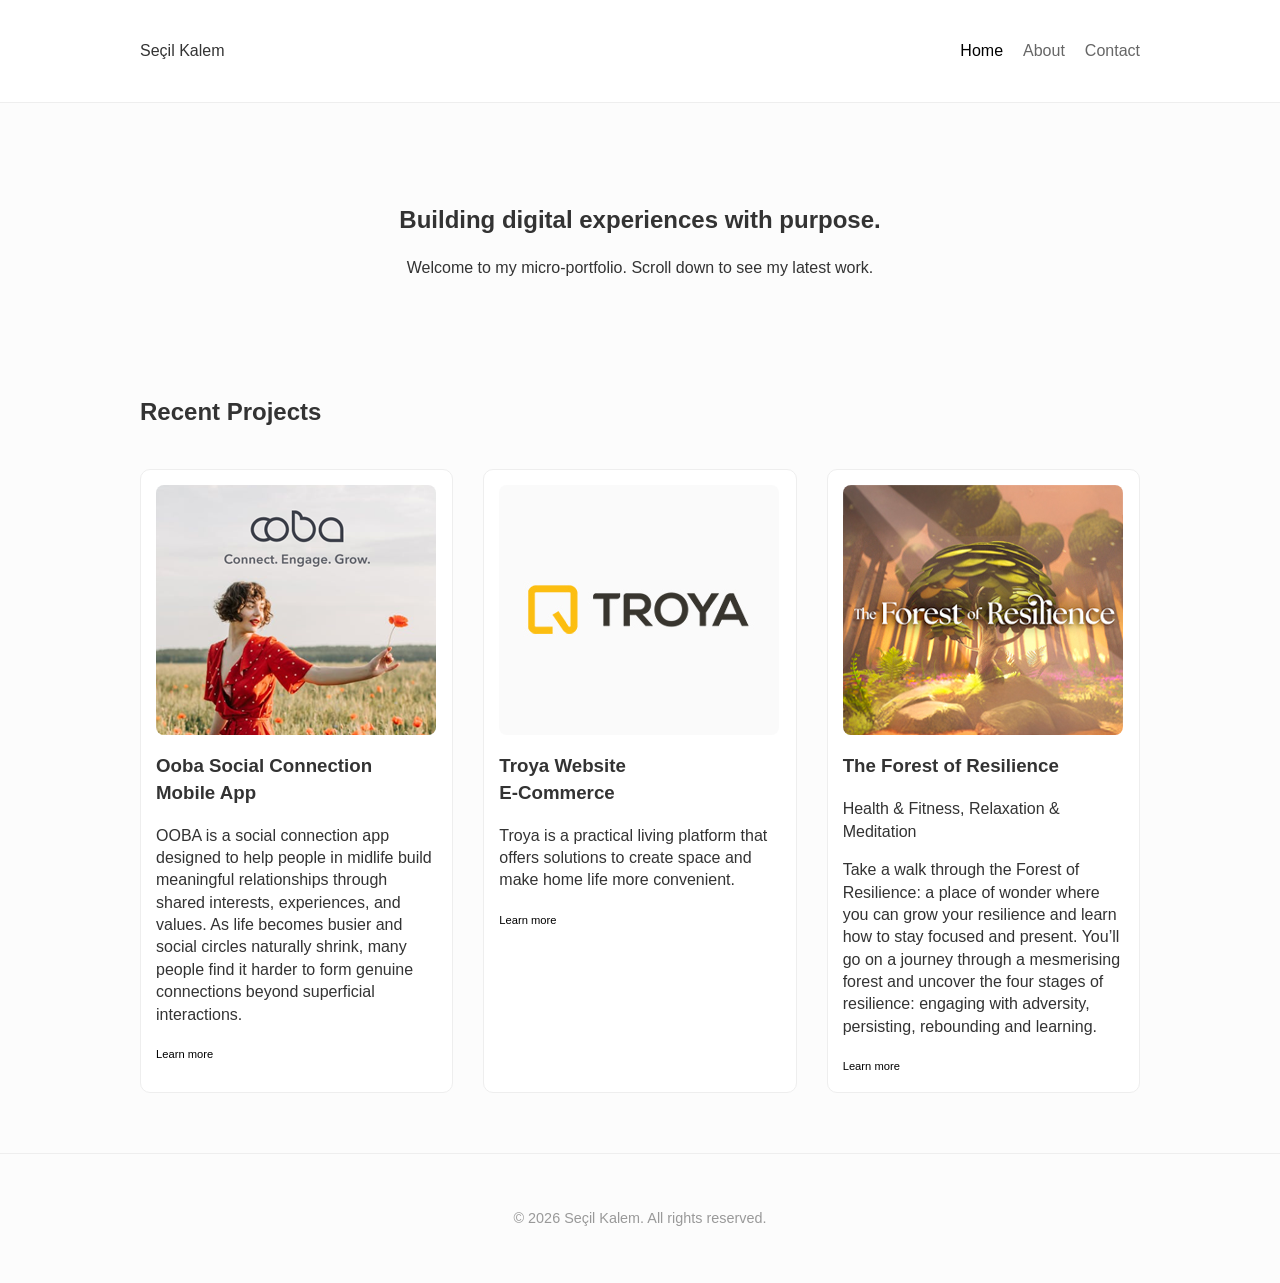
==== index.html @ c162dd2f "Add files via upload" ====
<!DOCTYPE html>
<html lang="en">
<head>
    <meta charset="UTF-8">
    <meta name="viewport" content="width=device-width, initial-scale=1.0">
    <title>Portfolio | Seçil Kalem</title>
    <link rel="stylesheet" href="style.css">
</head>
<body>

    <header>
        <nav class="container">
        <div class="logo">Seçil Kalem</div>
            <ul class="nav-links">
                <li><a href="index.html" class="active">Home</a></li>
                <li><a href="about.html">About</a></li>
                <li><a href="contact.html">Contact</a></li>
            </ul>
        </nav>
    </header>

    <main class="container">
        <section class="hero">
            <h1>Building digital experiences with purpose.</h1>
            <p>Welcome to my micro-portfolio. Scroll down to see my latest work.</p>
        </section>

        <section class="recent-projects">
            <h2>Recent Projects</h2>
            <div class="project-grid">

                <article class="project-card">
                    <div class="image-placeholder">
                     <img src="images/ooba/ooba_cover_image.png" alt="Ooba App Project"></div>
                    <h3>Ooba Social Connection <br>Mobile App</br></h3>

                    <p>OOBA is a social connection app designed to help people in midlife build meaningful relationships 
                      through shared interests, experiences, and values. As life becomes busier and social circles naturally 
                      shrink, many people find it harder to form genuine connections beyond superficial interactions.</p>
                      
                      <a href="ooba.html" class="learn-more-text">Learn more</a>
               
                  </article>
                    
                <article class="project-card">
                    <div class="image-placeholder">
                     <img src="images/troya/troya_cover_image.jpg" alt="Troya Website Project"></div>

                    <h3>Troya Website <br>E-Commerce</br></h3>
                    <p>Troya is a practical living platform that offers solutions to create space and make home life more convenient. 


                    </p>
                      
                      <a href="troya.html" class="learn-more-text">Learn more</a>
               
                  </article>

            <article class="project-card">
                    <div class="image-placeholder">
                    <img src="images/resilience/cover.jpg" alt="Resilience VR Project"></div>
                    <h3>The Forest of Resilience</h3>
                    <p>Health & Fitness, Relaxation & Meditation</p>
                    <p>Take a walk through the Forest of Resilience: a place of wonder where you can grow your resilience and learn how to stay focused and present. 
                    You’ll go on a journey through a mesmerising forest and uncover the four stages of resilience: engaging with adversity, persisting, rebounding and learning.
                      </p>
                        <a href="resilience.html" class="learn-more-text">Learn more</a>
                </article>


            </div>
        </section>
    </main>

    <footer>
        <div class="container">
            <p>&copy; 2026 Seçil Kalem. All rights reserved.</p>
        </div>
    </footer>

</body>
</html>
---- style.css ----
/* Base Styles */
body {
    line-height: 1.4;
    margin: 0;
    color: #333;
    background-color: #fcfcfc;
    font-family: -apple-system, BlinkMacSystemFont, 'Segoe UI', Roboto, Ubuntu, sans-serif;
}


.container {
    max-width: 1000px;
    margin: 0 auto;
    padding: 0 20px;
}

/* Header & Nav */
header {
    background: #fff;
    padding: 1.5rem 0;
    border-bottom: 1px solid #eee;
}

nav {
    display: flex;
    justify-content: space-between;
    align-items: center;
}

.nav-links {
    list-style: none;
    display: flex;
    gap: 20px;
}

.nav-links a {
    text-decoration: none;
    color: #666;
    font-weight: 500;
}

.nav-links a.active {
    color: #000;
}

/* Hero Section */
.hero {
    padding: 80px 0;
    text-align: center;
}

/* Project Grid */
.project-grid {
    display: grid;
    grid-template-columns: repeat(auto-fit, minmax(280px, 1fr));
    gap: 30px;
    margin-top: 40px;
}

.project-card {
    background: #fff;
    border: 1px solid #eee;
    padding: 15px;
    transition: transform 0.2s;
    border-radius: 10px;
}

.project-card:hover {
    transform: translateY(-5px);
}

.image-placeholder {
    background: #e0e0e0;
    height: 250px;
    width: 280px;
    display: flex;
    align-items: center;
    justify-content: center;
    margin-bottom: 15px;
    color: #888;
    border-radius: 8px; 
    
}

.image-placeholder {
    overflow: hidden;
}

.learn-more-text,

.learn-more-text:link,     /* link henüz tıklanmadıysa */

.learn-more-text:visited,  /* link daha önce tıklanmışsa */

.learn-more-text:hover, 
   /* mouse üstüne gelince */
.learn-more-text:active {  /* tıklanınca */
    color: black;          /* hepsi siyah */
    text-decoration: none;
    font-size: 0.7rem;
    font-weight: 400;
     /* alt çizgi yok */
}

.ooba-app-store-text {
 font-size: 1.0rem;
    font-weight: 500;
    color: #000;
    line-height: 1;

}


.troya-website-text {
 font-size: 1.0rem;
 font-weight: 500;
 color: #000;
 line-height: 1;
 background: #fff176; /* soft sarı marker */
 padding: 2px 6px;   /* marker hissi için boşluk */
 border-radius: 10px;

}


/* Ooba.html Özel Stilleri */
.project-hero {
    text-align: center;
    padding: 4px 0 4px 0;
}

.main-project-image {
 
    width: 100%;
    display: flex;
    align-items: center;
    justify-content: center;
    margin-top: 30px;
    color: #999;
}

.case-study {
    max-width: 760px;
    margin: auto;
}

.mid-content-image {
    background: #fff;
    width: 100%;
    display: flex;
    align-items: center;
    justify-content: center;
    margin: 40px 0;
    border-radius: 12px;
    font-style: italic;
    color: #ccc;
}

.project-footer-nav {
    text-align: center;
    padding-bottom: 60px;
}

.back-link {
    text-decoration: none;
    color: #000;
    font-weight: bold;
    border-bottom: 2px solid #eee;
    transition: 0.3s;
}

.back-link:hover {
    border-color: #000;
}

/* İstatistik Bölümü Stilleri */
.stats-container {
    display: flex;
    justify-content: space-around;
    align-items: center;
    gap: 40px;
    padding: 20px 0;
    flex-wrap: wrap; /* Mobil uyum için */
}

.stat-item {
    display: flex;
    align-items: center;
    gap: 20px;
    flex: 1;
    min-width: 300px; /* Mobilde alt alta gelmesi için */
}

.circle-stat {
    position: relative;
    width: 130px;
    height: 130px;
    background-color: #d1d9f9; /* Görseldeki açık mavi/mor tonu */
    border-radius: 50%;
    display: flex;
    flex-direction: column;
    align-items: center;
    justify-content: center;
    flex-shrink: 0; /* Dairenin ezilmesini engeller */
    border: 1px dotted #8e9eeb; /* Kenardaki ince nokta detayı */
}

.circle-stat .number {
    font-size: 2.5rem;
    font-weight: 500;
    color: #000;
    line-height: 1;
}

.circle-stat .percent {
    font-size: 1.5rem;
    vertical-align: middle;
}


.stat-text {
    font-size: 0.8rem;
    line-height: 1.4;
    color: #000;
    font-weight: 500;
    max-width: 250px;
}

/* Mobilde ortalamak için küçük bir dokunuş */
@media (max-width: 768px) {
    .stat-item {
        justify-content: center;
        text-align: left;
    }
}











/* Footer */
footer {
    text-align: center;
    padding: 40px 0;
    margin-top: 60px;
    border-top: 1px solid #eee;
    font-size: 0.9rem;
    color: #999;
}
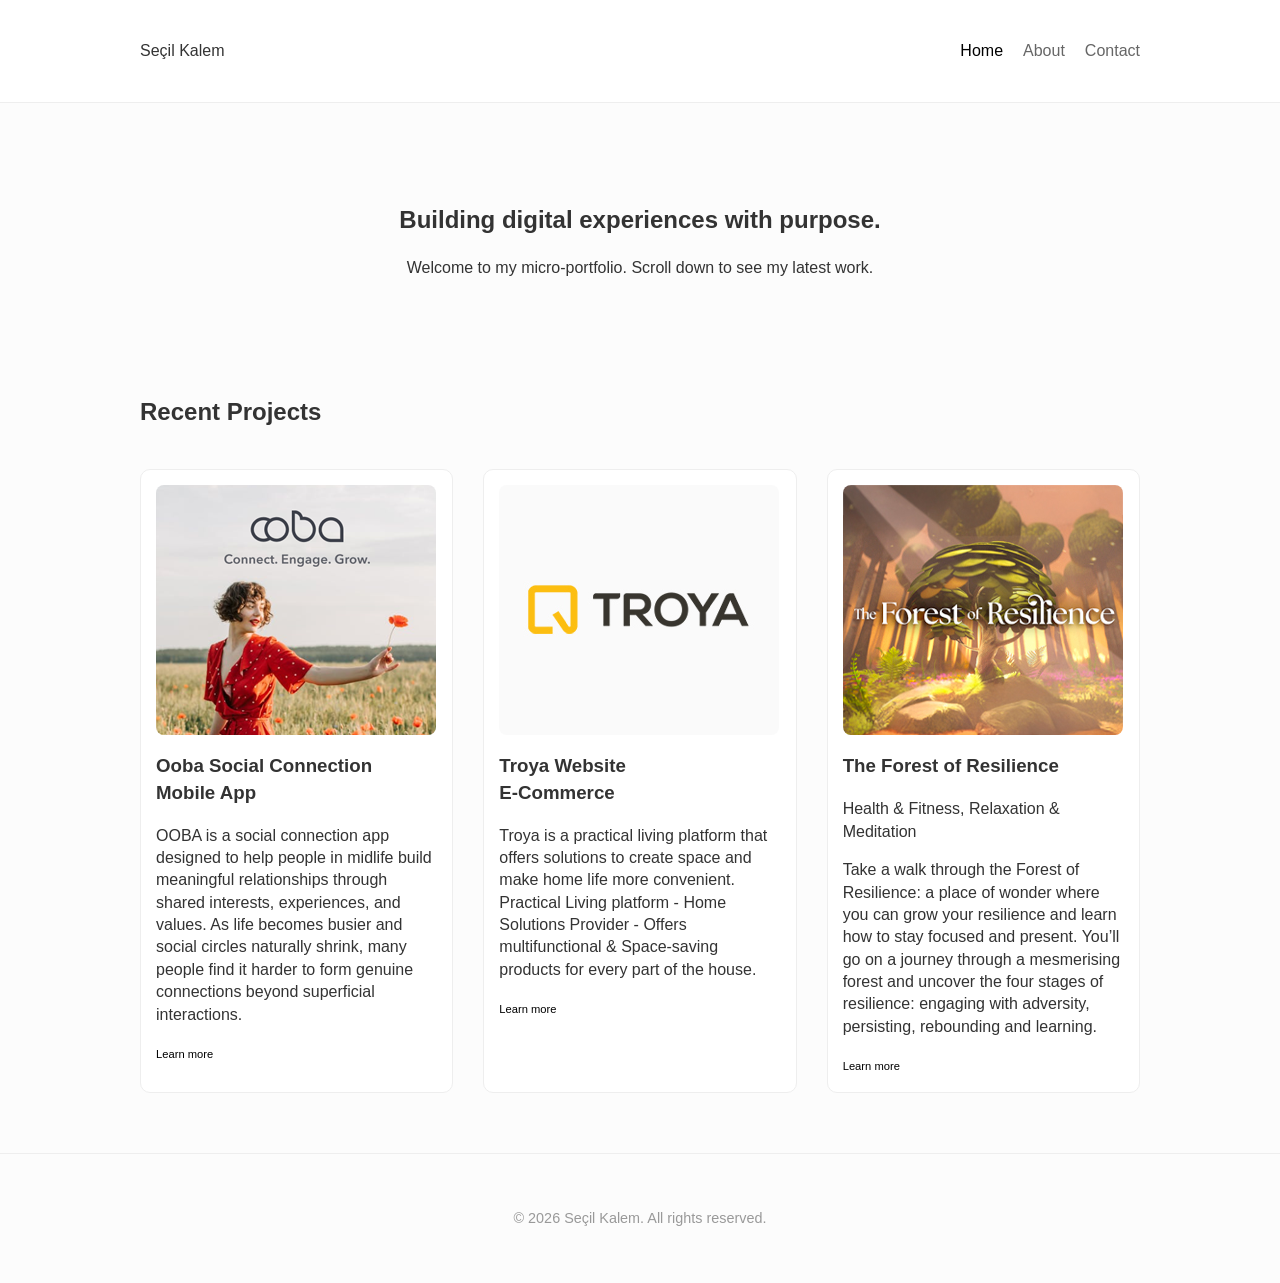
==== commit 80d9043f: "Add files via upload" ====
--- a/index.html
+++ b/index.html
@@ -47,7 +47,8 @@
                      <img src="images/troya/troya_cover_image.jpg" alt="Troya Website Project"></div>
 
                     <h3>Troya Website <br>E-Commerce</br></h3>
-                    <p>Troya is a practical living platform that offers solutions to create space and make home life more convenient. 
+                    <p>Troya is a practical living platform that offers solutions to create space and make home life more convenient.
+Practical Living platform - Home Solutions Provider - Offers multifunctional & Space-saving products for every part of the house.
 
 
                     </p>
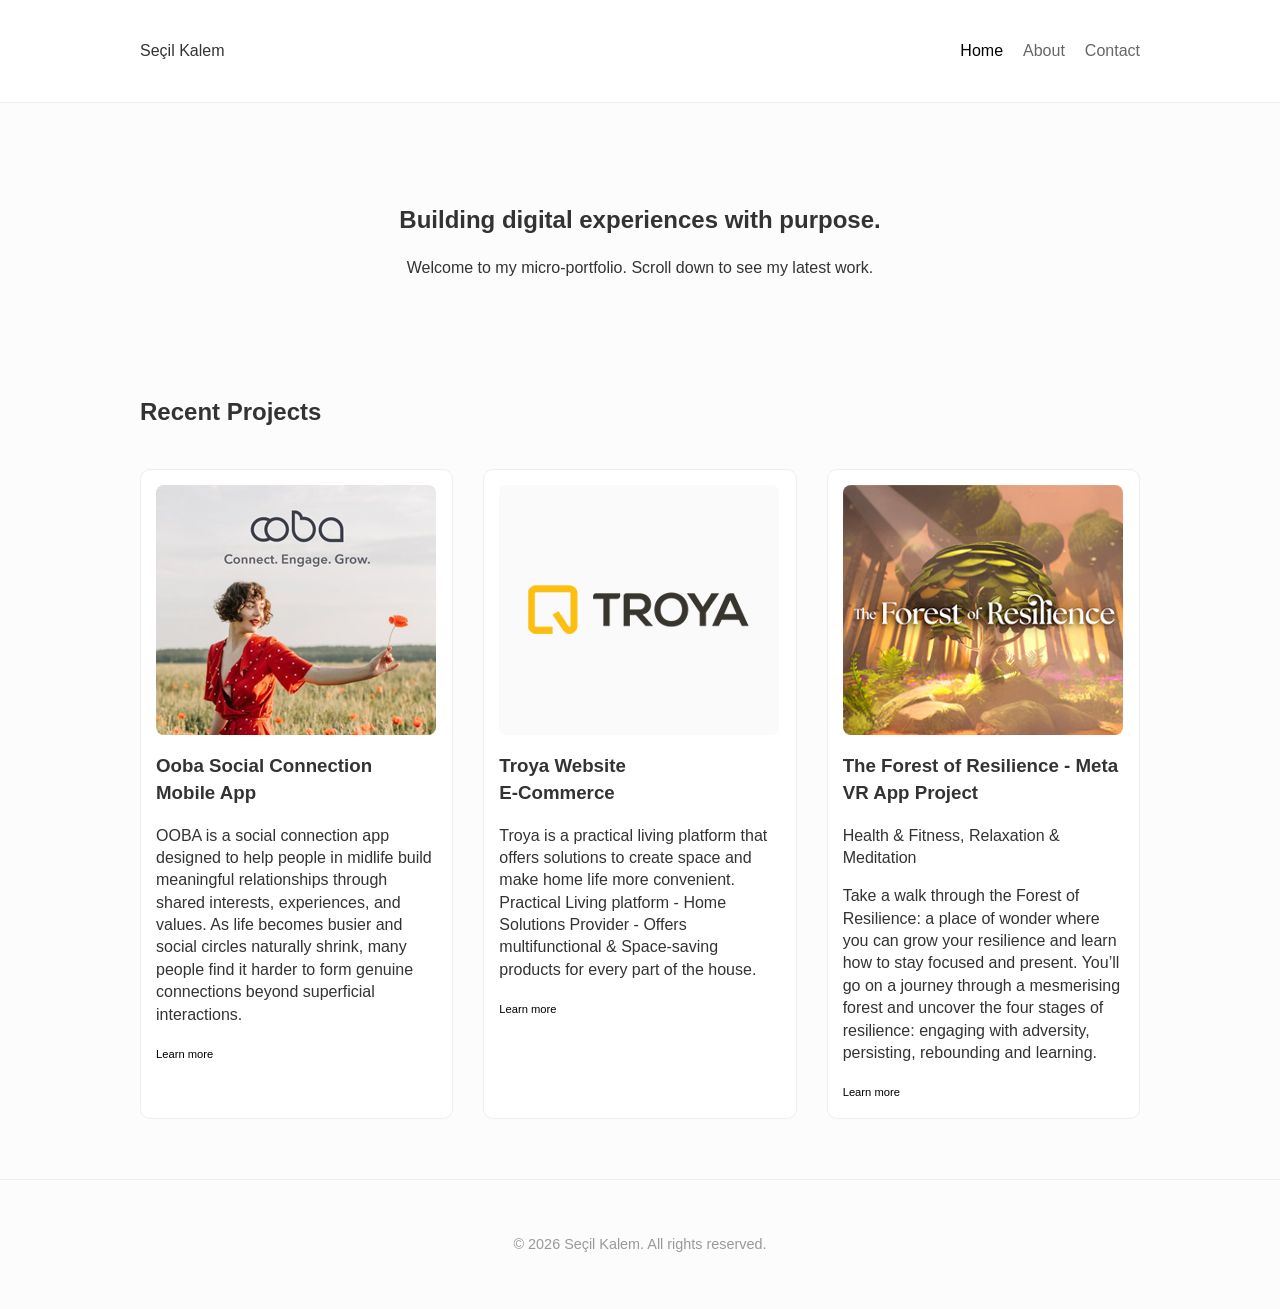
==== commit 2be87591: "Update project title for Resilience VR App" ====
--- a/index.html
+++ b/index.html
@@ -60,7 +60,7 @@
             <article class="project-card">
                     <div class="image-placeholder">
                     <img src="images/resilience/cover.jpg" alt="Resilience VR Project"></div>
-                    <h3>The Forest of Resilience</h3>
+                    <h3>The Forest of Resilience - Meta VR App Project</h3>
                     <p>Health & Fitness, Relaxation & Meditation</p>
                     <p>Take a walk through the Forest of Resilience: a place of wonder where you can grow your resilience and learn how to stay focused and present. 
                     You’ll go on a journey through a mesmerising forest and uncover the four stages of resilience: engaging with adversity, persisting, rebounding and learning.
@@ -80,4 +80,4 @@
     </footer>
 
 </body>
-</html>+</html>
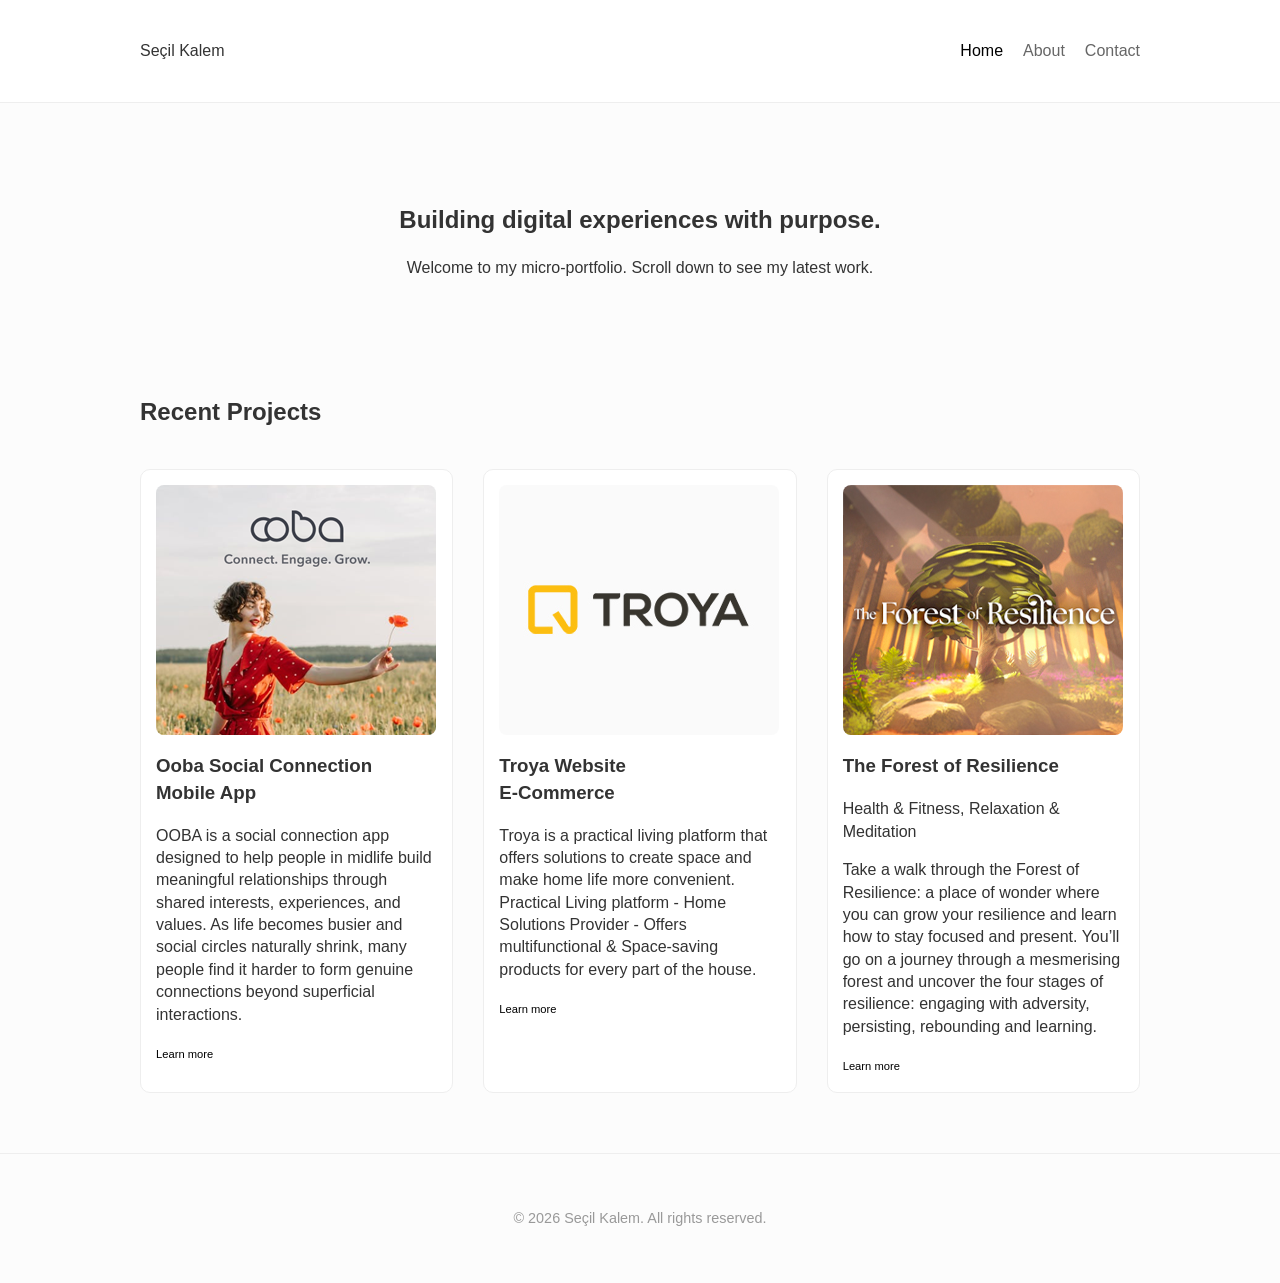
==== commit 9413bfca: "Add files via upload" ====
--- a/index.html
+++ b/index.html
@@ -48,7 +48,7 @@
 
                     <h3>Troya Website <br>E-Commerce</br></h3>
                     <p>Troya is a practical living platform that offers solutions to create space and make home life more convenient.
-Practical Living platform - Home Solutions Provider - Offers multifunctional & Space-saving products for every part of the house.
+                    Practical Living platform - Home Solutions Provider - Offers multifunctional & Space-saving products for every part of the house.
 
 
                     </p>
@@ -60,7 +60,7 @@
             <article class="project-card">
                     <div class="image-placeholder">
                     <img src="images/resilience/cover.jpg" alt="Resilience VR Project"></div>
-                    <h3>The Forest of Resilience - Meta VR App Project</h3>
+                    <h3>The Forest of Resilience</h3>
                     <p>Health & Fitness, Relaxation & Meditation</p>
                     <p>Take a walk through the Forest of Resilience: a place of wonder where you can grow your resilience and learn how to stay focused and present. 
                     You’ll go on a journey through a mesmerising forest and uncover the four stages of resilience: engaging with adversity, persisting, rebounding and learning.
@@ -80,4 +80,4 @@
     </footer>
 
 </body>
-</html>
+</html>
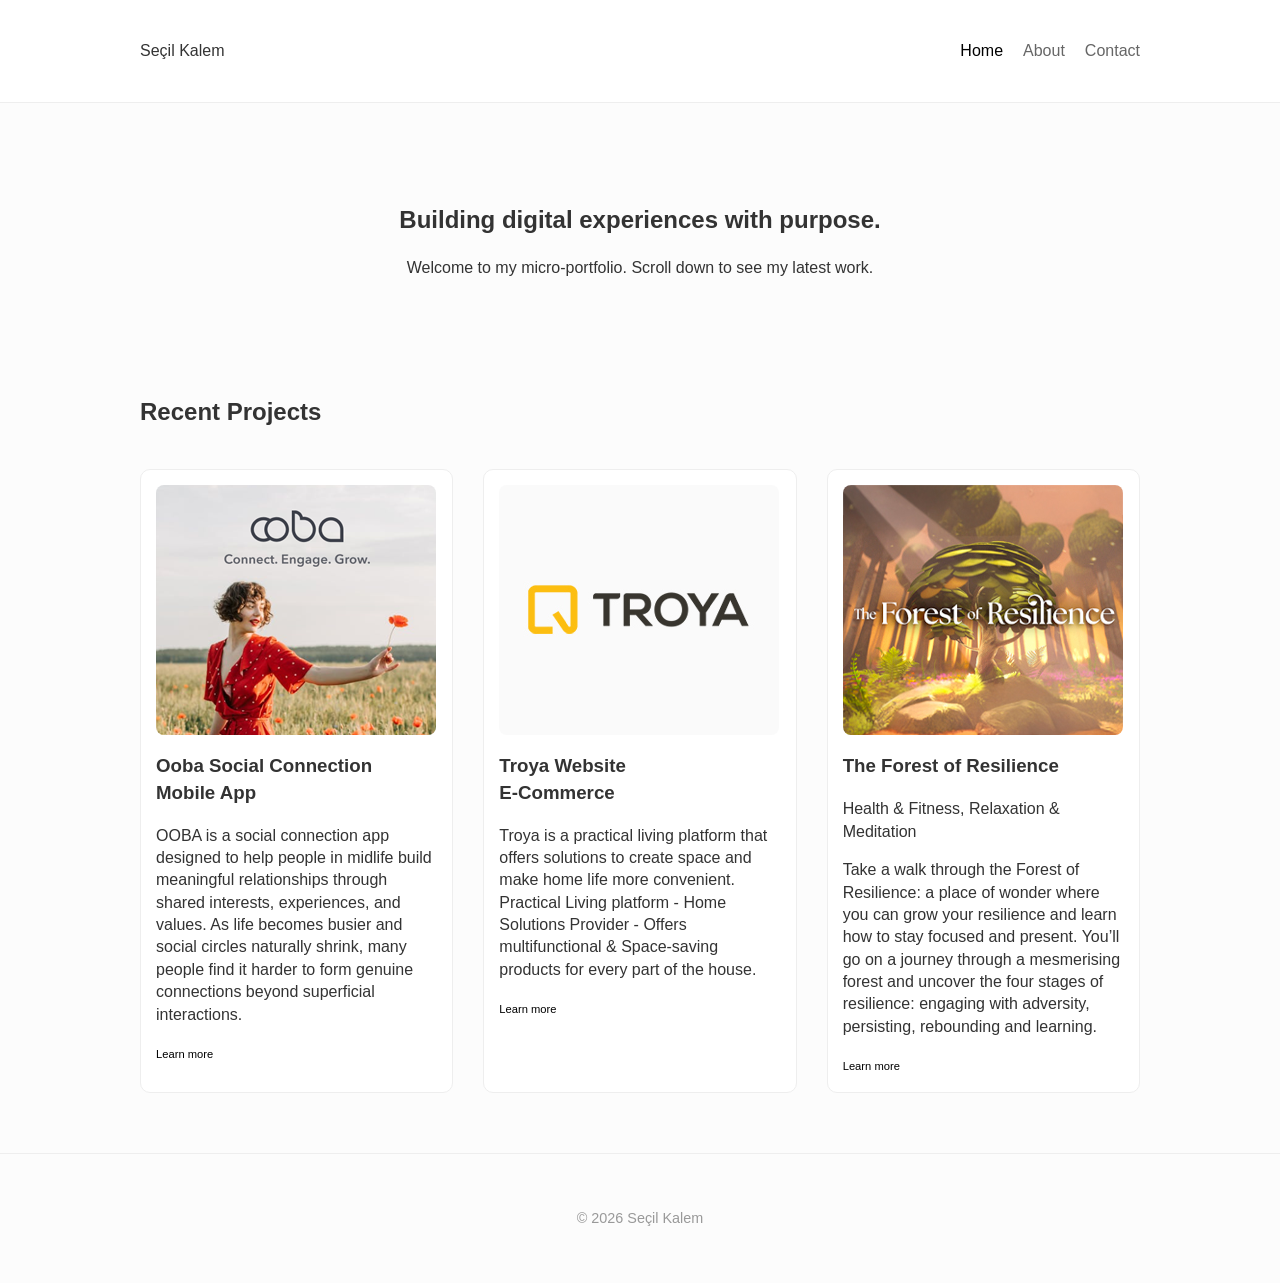
==== commit d5391a1e: "Add files via upload" ====
--- a/index.html
+++ b/index.html
@@ -75,7 +75,7 @@
 
     <footer>
         <div class="container">
-            <p>&copy; 2026 Seçil Kalem. All rights reserved.</p>
+          <p>© 2026 Seçil Kalem</p>
         </div>
     </footer>
 
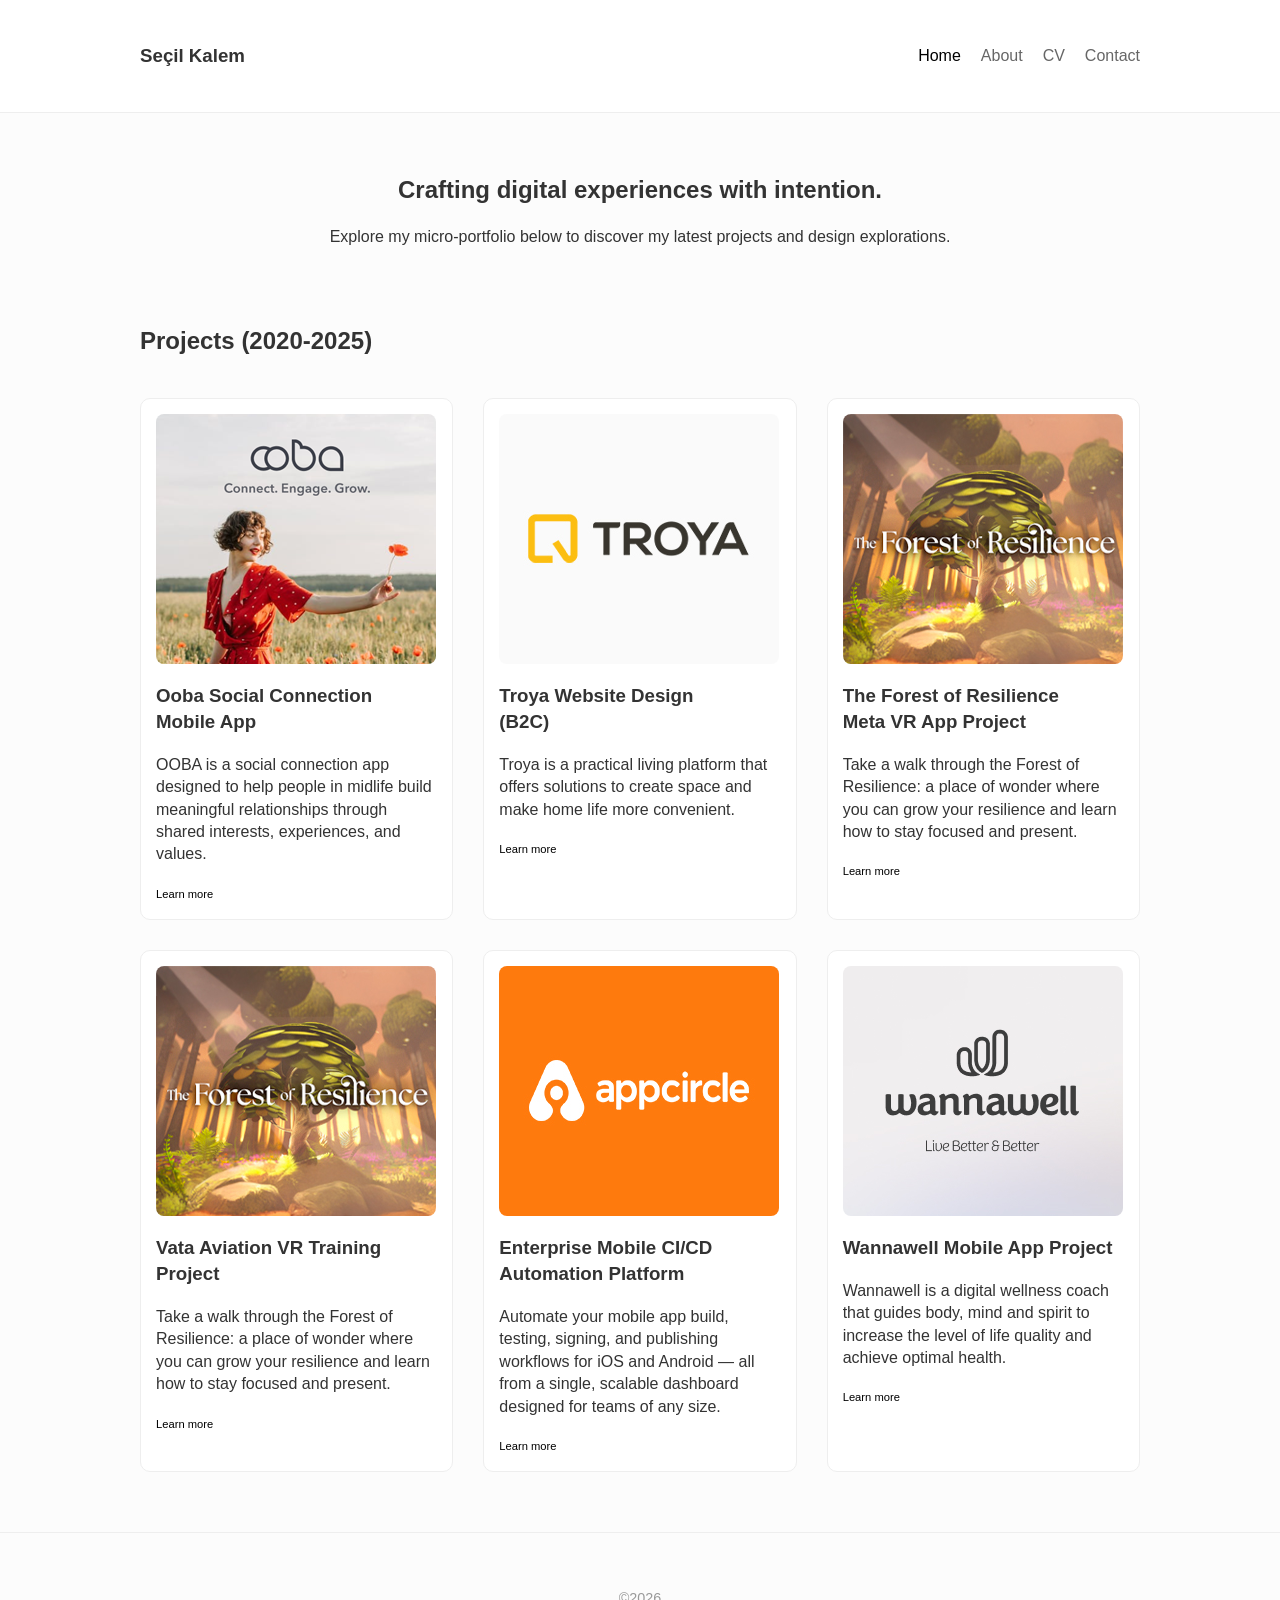
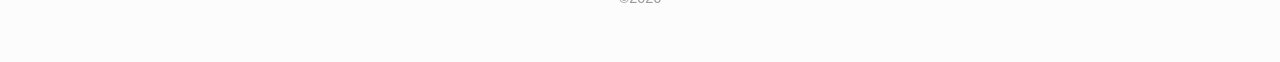
==== commit e49f70b8: "Add files via upload" ====
--- a/index.html
+++ b/index.html
@@ -10,10 +10,11 @@
 
     <header>
         <nav class="container">
-        <div class="logo">Seçil Kalem</div>
+        <div class="logo"><h3>Seçil Kalem</h3></div>
             <ul class="nav-links">
                 <li><a href="index.html" class="active">Home</a></li>
                 <li><a href="about.html">About</a></li>
+                <li><a href="cv.html">CV</a></li>
                 <li><a href="contact.html">Contact</a></li>
             </ul>
         </nav>
@@ -21,12 +22,12 @@
 
     <main class="container">
         <section class="hero">
-            <h1>Building digital experiences with purpose.</h1>
-            <p>Welcome to my micro-portfolio. Scroll down to see my latest work.</p>
+            <h1>Crafting digital experiences with intention.</h1>
+            <p>Explore my micro-portfolio below to discover my latest projects and design explorations.</p>
         </section>
 
         <section class="recent-projects">
-            <h2>Recent Projects</h2>
+            <h2>Projects (2020-2025)</h2>
             <div class="project-grid">
 
                 <article class="project-card">
@@ -35,8 +36,7 @@
                     <h3>Ooba Social Connection <br>Mobile App</br></h3>
 
                     <p>OOBA is a social connection app designed to help people in midlife build meaningful relationships 
-                      through shared interests, experiences, and values. As life becomes busier and social circles naturally 
-                      shrink, many people find it harder to form genuine connections beyond superficial interactions.</p>
+                      through shared interests, experiences, and values.</p>
                       
                       <a href="ooba.html" class="learn-more-text">Learn more</a>
                
@@ -46,27 +46,52 @@
                     <div class="image-placeholder">
                      <img src="images/troya/troya_cover_image.jpg" alt="Troya Website Project"></div>
 
-                    <h3>Troya Website <br>E-Commerce</br></h3>
-                    <p>Troya is a practical living platform that offers solutions to create space and make home life more convenient.
-                    Practical Living platform - Home Solutions Provider - Offers multifunctional & Space-saving products for every part of the house.
-
-
-                    </p>
+                    <h3>Troya Website Design <br>(B2C)</br></h3>
+                    <p>Troya is a practical living platform that offers solutions to create space and make home life more convenient.</p>
                       
                       <a href="troya.html" class="learn-more-text">Learn more</a>
                
                   </article>
 
-            <article class="project-card">
+                 <article class="project-card">
                     <div class="image-placeholder">
                     <img src="images/resilience/cover.jpg" alt="Resilience VR Project"></div>
-                    <h3>The Forest of Resilience</h3>
-                    <p>Health & Fitness, Relaxation & Meditation</p>
-                    <p>Take a walk through the Forest of Resilience: a place of wonder where you can grow your resilience and learn how to stay focused and present. 
-                    You’ll go on a journey through a mesmerising forest and uncover the four stages of resilience: engaging with adversity, persisting, rebounding and learning.
-                      </p>
+                    <h3>The Forest of Resilience<br>Meta VR App Project</br></h3>
+     
+                    <p>Take a walk through the Forest of Resilience: a place of wonder where you can grow your resilience and learn how to stay focused and present.</p>
                         <a href="resilience.html" class="learn-more-text">Learn more</a>
                 </article>
+
+
+                <article class="project-card">
+                    <div class="image-placeholder">
+                    <img src="images/aviation/cover.jpg" alt="Vata Aviation VR Training Project"></div>
+                    <h3>Vata Aviation VR Training Project</h3>
+     
+                    <p>Take a walk through the Forest of Resilience: a place of wonder where you can grow your resilience and learn how to stay focused and present.</p>
+                        <a href="aviation.html" class="learn-more-text">Learn more</a>
+                </article>
+
+
+                    <article class="project-card">
+                    <div class="image-placeholder">
+                    <img src="images/appcircle/app_cover.jpg" alt="Appcircle Web Project"></div>
+                    <h3>Enterprise Mobile CI/CD Automation Platform</h3>
+                     <p>Automate your mobile app build, testing, signing, and publishing workflows for iOS and Android — all from a single, scalable dashboard designed for teams of any size.</p> 
+
+                    <a href="appcircle.html" class="learn-more-text">Learn more</a>
+                </article>
+
+
+                    <article class="project-card">
+                    <div class="image-placeholder">
+                    <img src="images/wannawell/ww_cover.jpg" alt="Appcircle Web Project"></div>
+                    <h3>Wannawell Mobile App Project</h3>
+                     <p>Wannawell is a digital wellness coach that guides body, mind and spirit to increase the level of life quality and achieve optimal health.</p> 
+
+                    <a href="wannawell.html" class="learn-more-text">Learn more</a>
+                </article>
+
 
 
             </div>
@@ -75,7 +100,7 @@
 
     <footer>
         <div class="container">
-          <p>© 2026 Seçil Kalem</p>
+     <p>©2026</p>
         </div>
     </footer>
 
--- a/style.css
+++ b/style.css
@@ -45,7 +45,7 @@
 
 /* Hero Section */
 .hero {
-    padding: 80px 0;
+    padding: 40px 0;
     text-align: center;
 }
 
@@ -234,16 +234,6 @@
     }
 }
 
-
-
-
-
-
-
-
-
-
-
 /* Footer */
 footer {
     text-align: center;
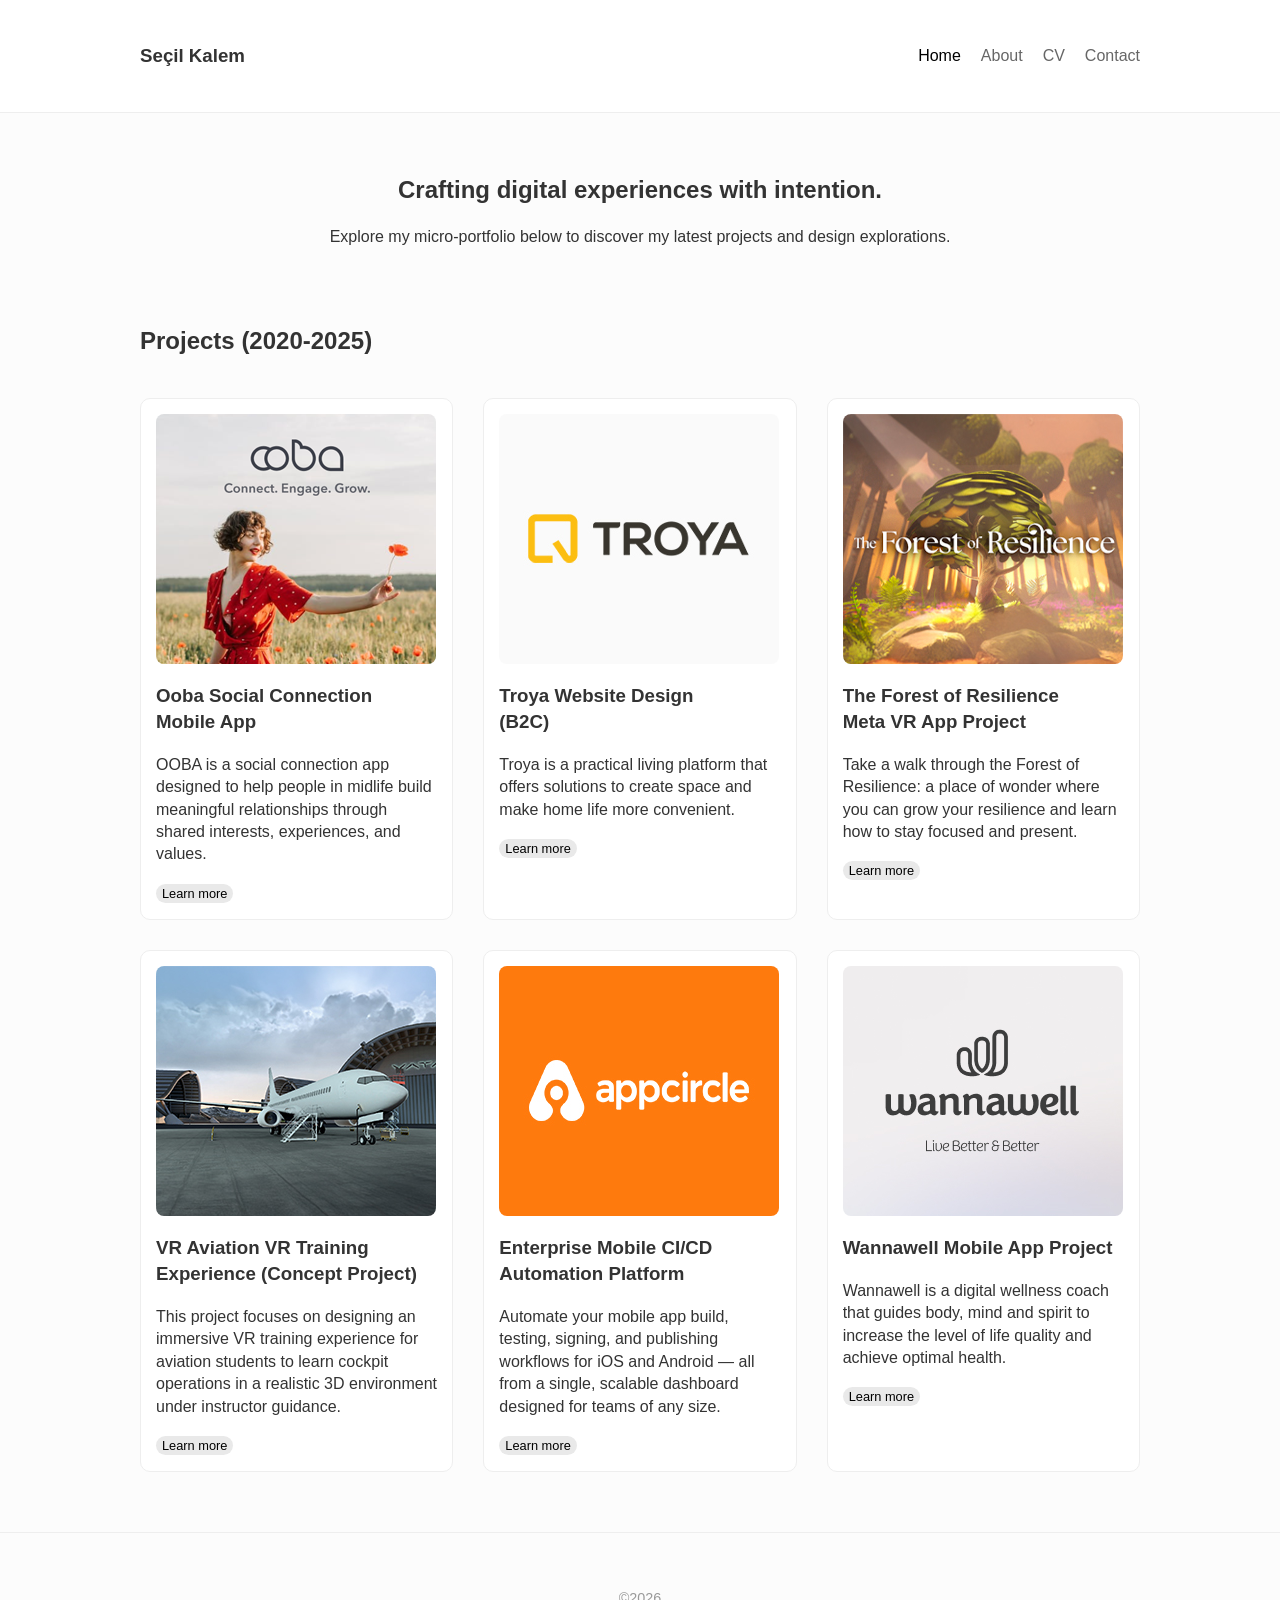
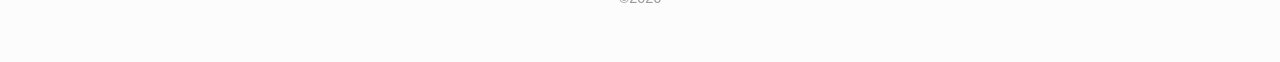
==== commit 6b86593f: "Add files via upload" ====
--- a/index.html
+++ b/index.html
@@ -66,10 +66,10 @@
                 <article class="project-card">
                     <div class="image-placeholder">
                     <img src="images/aviation/cover.jpg" alt="Vata Aviation VR Training Project"></div>
-                    <h3>Vata Aviation VR Training Project</h3>
-     
-                    <p>Take a walk through the Forest of Resilience: a place of wonder where you can grow your resilience and learn how to stay focused and present.</p>
-                        <a href="aviation.html" class="learn-more-text">Learn more</a>
+                    <h3> VR Aviation VR Training Experience (Concept Project)</h3>
+
+                    <p>This project focuses on designing an immersive VR training experience for aviation students to learn cockpit operations in a realistic 3D environment under instructor guidance.</p>
+                    <a href="aviation.html" class="learn-more-text">Learn more</a>
                 </article>
 
 
@@ -85,7 +85,7 @@
 
                     <article class="project-card">
                     <div class="image-placeholder">
-                    <img src="images/wannawell/ww_cover.jpg" alt="Appcircle Web Project"></div>
+                    <img src="images/wannawell/ww_cover.jpg" alt="Wannawell"></div>
                     <h3>Wannawell Mobile App Project</h3>
                      <p>Wannawell is a digital wellness coach that guides body, mind and spirit to increase the level of life quality and achieve optimal health.</p> 
 
--- a/style.css
+++ b/style.css
@@ -84,22 +84,7 @@
 
 .image-placeholder {
     overflow: hidden;
-}
-
-.learn-more-text,
-
-.learn-more-text:link,     /* link henüz tıklanmadıysa */
-
-.learn-more-text:visited,  /* link daha önce tıklanmışsa */
-
-.learn-more-text:hover, 
-   /* mouse üstüne gelince */
-.learn-more-text:active {  /* tıklanınca */
-    color: black;          /* hepsi siyah */
-    text-decoration: none;
-    font-size: 0.7rem;
-    font-weight: 400;
-     /* alt çizgi yok */
+
 }
 
 .ooba-app-store-text {
@@ -110,6 +95,17 @@
 
 }
 
+.learn-more-text {
+ font-size: 0.8rem;
+ font-weight: 300;
+ color: #000;
+ line-height: 1;
+ background: #e9e9e9; /* soft sarı marker */
+ padding: 2px 6px;   /* marker hissi için boşluk */
+ border-radius: 10px;
+ text-decoration: none;
+
+}
 
 .troya-website-text {
  font-size: 1.0rem;
@@ -119,6 +115,7 @@
  background: #fff176; /* soft sarı marker */
  padding: 2px 6px;   /* marker hissi için boşluk */
  border-radius: 10px;
+ text-decoration: none;
 
 }
 
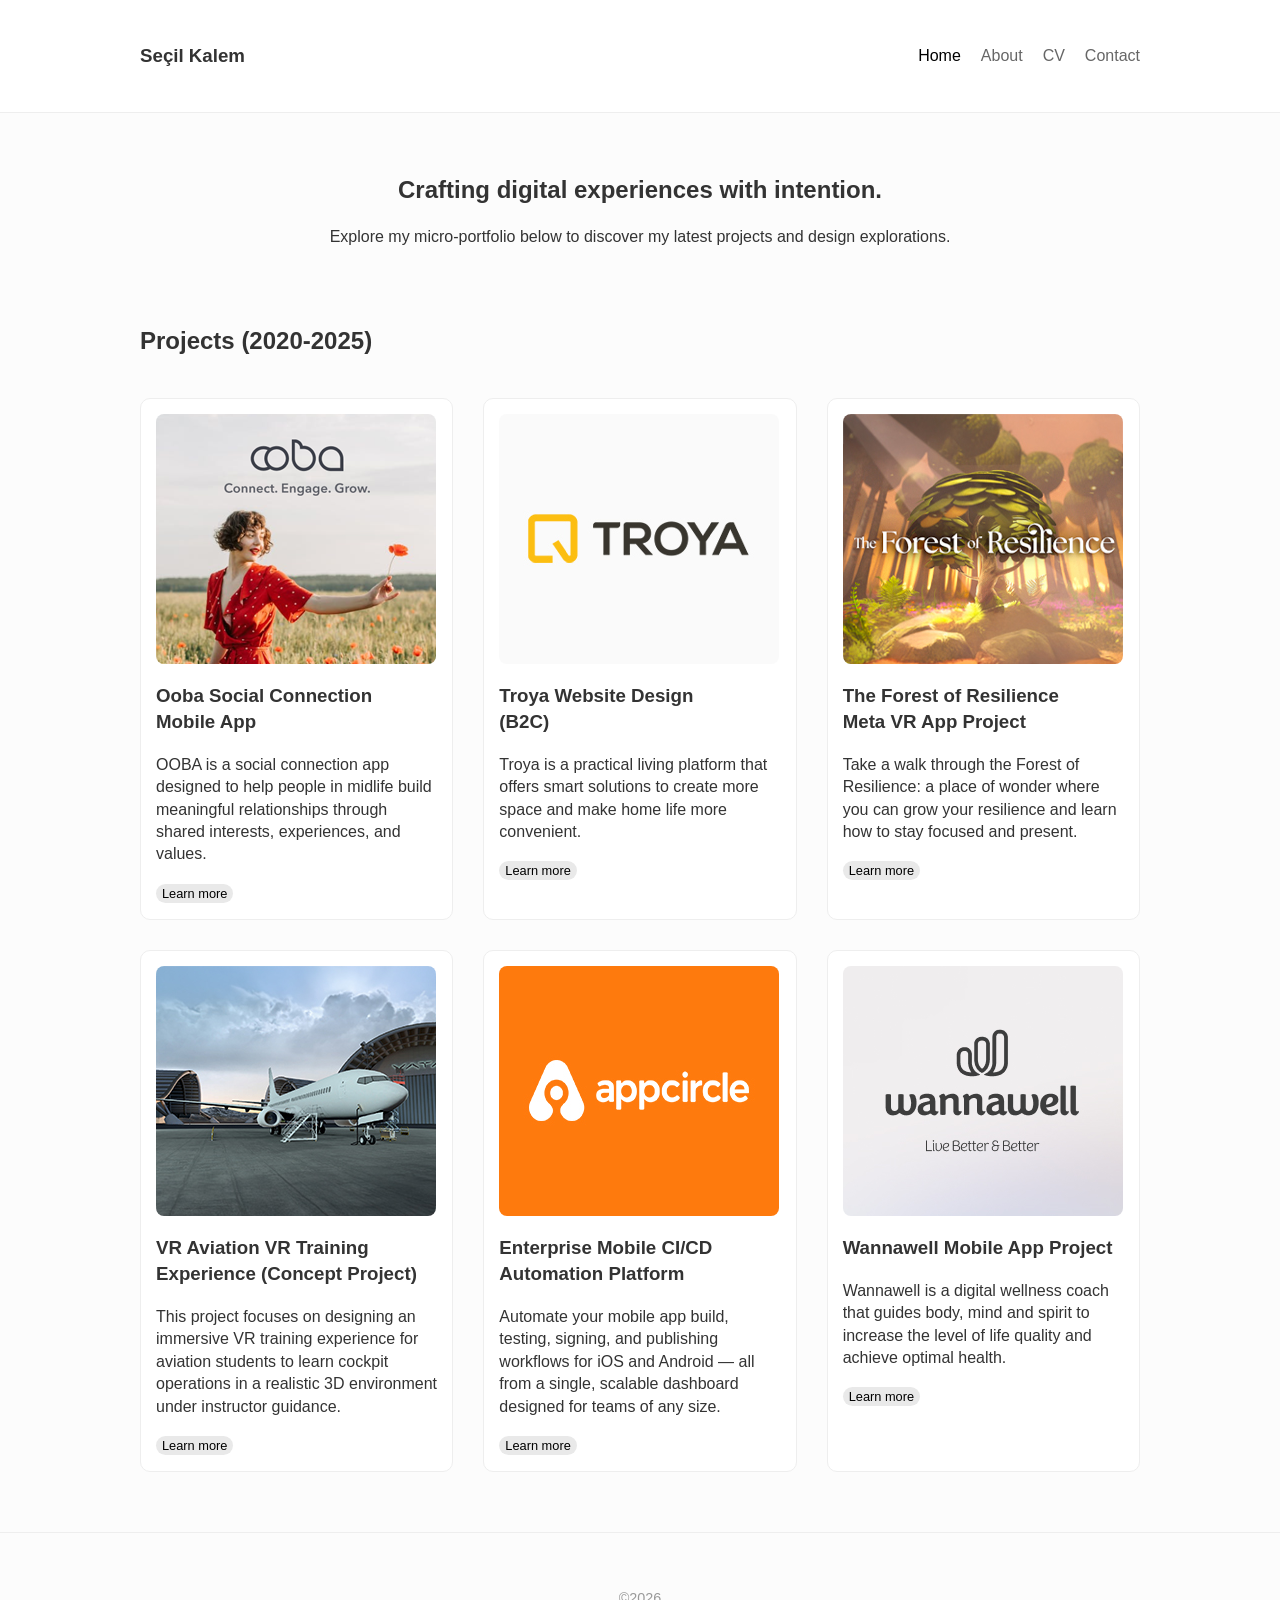
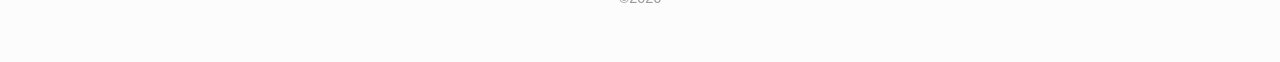
==== commit b9ca421c: "Add files via upload" ====
--- a/index.html
+++ b/index.html
@@ -47,7 +47,7 @@
                      <img src="images/troya/troya_cover_image.jpg" alt="Troya Website Project"></div>
 
                     <h3>Troya Website Design <br>(B2C)</br></h3>
-                    <p>Troya is a practical living platform that offers solutions to create space and make home life more convenient.</p>
+                    <p>Troya is a practical living platform that offers smart solutions to create more space and make home life more convenient.</p>
                       
                       <a href="troya.html" class="learn-more-text">Learn more</a>
                
